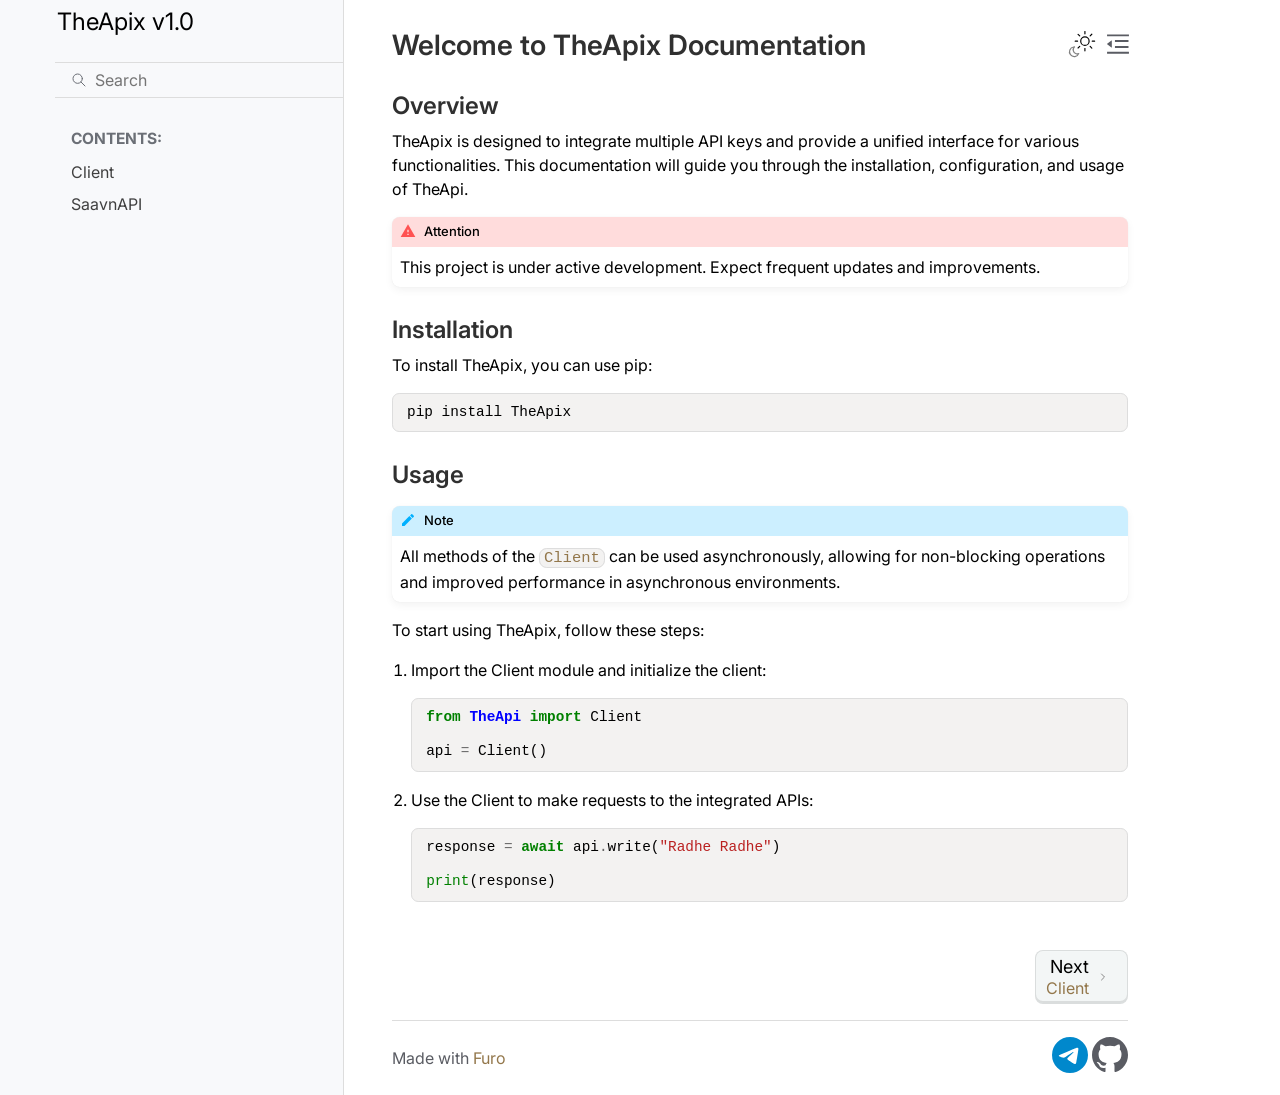
==== index.html @ 80967725 "Deploy to gh-pages" ====
<!doctype html>
<html class="no-js" lang="en" data-content_root="./">
  <head><meta charset="utf-8"/>
    <meta name="viewport" content="width=device-width,initial-scale=1"/>
    <meta name="color-scheme" content="light dark"><meta name="viewport" content="width=device-width, initial-scale=1" />
<link rel="index" title="Index" href="genindex.html" /><link rel="search" title="Search" href="search.html" /><link rel="next" title="Client" href="api/client.html" />

    <link rel="shortcut icon" href="_static/TheApix.ico"/><!-- Generated with Sphinx 8.2.3 and Furo 2024.08.06 -->
        <title>TheApix v1.0</title>
      <link rel="stylesheet" type="text/css" href="_static/pygments.css?v=b86133f3" />
    <link rel="stylesheet" type="text/css" href="_static/styles/furo.css?v=354aac6f" />
    <link rel="stylesheet" type="text/css" href="_static/copybutton.css?v=76b2166b" />
    <link rel="stylesheet" type="text/css" href="_static/styles/furo-extensions.css?v=302659d7" />
    <link rel="stylesheet" type="text/css" href="_static/css/pyrogram.css?v=e73d5d78" />
    
    


<style>
  body {
    --color-code-background: #f8f8f8;
  --color-code-foreground: black;
  
  }
  @media not print {
    body[data-theme="dark"] {
      --color-code-background: #202020;
  --color-code-foreground: #d0d0d0;
  
    }
    @media (prefers-color-scheme: dark) {
      body:not([data-theme="light"]) {
        --color-code-background: #202020;
  --color-code-foreground: #d0d0d0;
  
      }
    }
  }
</style></head>
  <body>
    
    <script>
      document.body.dataset.theme = localStorage.getItem("theme") || "auto";
    </script>
    

<svg xmlns="http://www.w3.org/2000/svg" style="display: none;">
  <symbol id="svg-toc" viewBox="0 0 24 24">
    <title>Contents</title>
    <svg stroke="currentColor" fill="currentColor" stroke-width="0" viewBox="0 0 1024 1024">
      <path d="M408 442h480c4.4 0 8-3.6 8-8v-56c0-4.4-3.6-8-8-8H408c-4.4 0-8 3.6-8 8v56c0 4.4 3.6 8 8 8zm-8 204c0 4.4 3.6 8 8 8h480c4.4 0 8-3.6 8-8v-56c0-4.4-3.6-8-8-8H408c-4.4 0-8 3.6-8 8v56zm504-486H120c-4.4 0-8 3.6-8 8v56c0 4.4 3.6 8 8 8h784c4.4 0 8-3.6 8-8v-56c0-4.4-3.6-8-8-8zm0 632H120c-4.4 0-8 3.6-8 8v56c0 4.4 3.6 8 8 8h784c4.4 0 8-3.6 8-8v-56c0-4.4-3.6-8-8-8zM115.4 518.9L271.7 642c5.8 4.6 14.4.5 14.4-6.9V388.9c0-7.4-8.5-11.5-14.4-6.9L115.4 505.1a8.74 8.74 0 0 0 0 13.8z"/>
    </svg>
  </symbol>
  <symbol id="svg-menu" viewBox="0 0 24 24">
    <title>Menu</title>
    <svg xmlns="http://www.w3.org/2000/svg" viewBox="0 0 24 24" fill="none" stroke="currentColor"
      stroke-width="2" stroke-linecap="round" stroke-linejoin="round" class="feather-menu">
      <line x1="3" y1="12" x2="21" y2="12"></line>
      <line x1="3" y1="6" x2="21" y2="6"></line>
      <line x1="3" y1="18" x2="21" y2="18"></line>
    </svg>
  </symbol>
  <symbol id="svg-arrow-right" viewBox="0 0 24 24">
    <title>Expand</title>
    <svg xmlns="http://www.w3.org/2000/svg" viewBox="0 0 24 24" fill="none" stroke="currentColor"
      stroke-width="2" stroke-linecap="round" stroke-linejoin="round" class="feather-chevron-right">
      <polyline points="9 18 15 12 9 6"></polyline>
    </svg>
  </symbol>
  <symbol id="svg-sun" viewBox="0 0 24 24">
    <title>Light mode</title>
    <svg xmlns="http://www.w3.org/2000/svg" viewBox="0 0 24 24" fill="none" stroke="currentColor"
      stroke-width="1" stroke-linecap="round" stroke-linejoin="round" class="feather-sun">
      <circle cx="12" cy="12" r="5"></circle>
      <line x1="12" y1="1" x2="12" y2="3"></line>
      <line x1="12" y1="21" x2="12" y2="23"></line>
      <line x1="4.22" y1="4.22" x2="5.64" y2="5.64"></line>
      <line x1="18.36" y1="18.36" x2="19.78" y2="19.78"></line>
      <line x1="1" y1="12" x2="3" y2="12"></line>
      <line x1="21" y1="12" x2="23" y2="12"></line>
      <line x1="4.22" y1="19.78" x2="5.64" y2="18.36"></line>
      <line x1="18.36" y1="5.64" x2="19.78" y2="4.22"></line>
    </svg>
  </symbol>
  <symbol id="svg-moon" viewBox="0 0 24 24">
    <title>Dark mode</title>
    <svg xmlns="http://www.w3.org/2000/svg" viewBox="0 0 24 24" fill="none" stroke="currentColor"
      stroke-width="1" stroke-linecap="round" stroke-linejoin="round" class="icon-tabler-moon">
      <path stroke="none" d="M0 0h24v24H0z" fill="none" />
      <path d="M12 3c.132 0 .263 0 .393 0a7.5 7.5 0 0 0 7.92 12.446a9 9 0 1 1 -8.313 -12.454z" />
    </svg>
  </symbol>
  <symbol id="svg-sun-with-moon" viewBox="0 0 24 24">
    <title>Auto light/dark, in light mode</title>
    <svg xmlns="http://www.w3.org/2000/svg" viewBox="0 0 24 24" fill="none" stroke="currentColor"
      stroke-width="1" stroke-linecap="round" stroke-linejoin="round"
      class="icon-custom-derived-from-feather-sun-and-tabler-moon">
      <path style="opacity: 50%" d="M 5.411 14.504 C 5.471 14.504 5.532 14.504 5.591 14.504 C 3.639 16.319 4.383 19.569 6.931 20.352 C 7.693 20.586 8.512 20.551 9.25 20.252 C 8.023 23.207 4.056 23.725 2.11 21.184 C 0.166 18.642 1.702 14.949 4.874 14.536 C 5.051 14.512 5.231 14.5 5.411 14.5 L 5.411 14.504 Z"/>
      <line x1="14.5" y1="3.25" x2="14.5" y2="1.25"/>
      <line x1="14.5" y1="15.85" x2="14.5" y2="17.85"/>
      <line x1="10.044" y1="5.094" x2="8.63" y2="3.68"/>
      <line x1="19" y1="14.05" x2="20.414" y2="15.464"/>
      <line x1="8.2" y1="9.55" x2="6.2" y2="9.55"/>
      <line x1="20.8" y1="9.55" x2="22.8" y2="9.55"/>
      <line x1="10.044" y1="14.006" x2="8.63" y2="15.42"/>
      <line x1="19" y1="5.05" x2="20.414" y2="3.636"/>
      <circle cx="14.5" cy="9.55" r="3.6"/>
    </svg>
  </symbol>
  <symbol id="svg-moon-with-sun" viewBox="0 0 24 24">
    <title>Auto light/dark, in dark mode</title>
    <svg xmlns="http://www.w3.org/2000/svg" viewBox="0 0 24 24" fill="none" stroke="currentColor"
      stroke-width="1" stroke-linecap="round" stroke-linejoin="round"
      class="icon-custom-derived-from-feather-sun-and-tabler-moon">
      <path d="M 8.282 7.007 C 8.385 7.007 8.494 7.007 8.595 7.007 C 5.18 10.184 6.481 15.869 10.942 17.24 C 12.275 17.648 13.706 17.589 15 17.066 C 12.851 22.236 5.91 23.143 2.505 18.696 C -0.897 14.249 1.791 7.786 7.342 7.063 C 7.652 7.021 7.965 7 8.282 7 L 8.282 7.007 Z"/>
      <line style="opacity: 50%" x1="18" y1="3.705" x2="18" y2="2.5"/>
      <line style="opacity: 50%" x1="18" y1="11.295" x2="18" y2="12.5"/>
      <line style="opacity: 50%" x1="15.316" y1="4.816" x2="14.464" y2="3.964"/>
      <line style="opacity: 50%" x1="20.711" y1="10.212" x2="21.563" y2="11.063"/>
      <line style="opacity: 50%" x1="14.205" y1="7.5" x2="13.001" y2="7.5"/>
      <line style="opacity: 50%" x1="21.795" y1="7.5" x2="23" y2="7.5"/>
      <line style="opacity: 50%" x1="15.316" y1="10.184" x2="14.464" y2="11.036"/>
      <line style="opacity: 50%" x1="20.711" y1="4.789" x2="21.563" y2="3.937"/>
      <circle style="opacity: 50%" cx="18" cy="7.5" r="2.169"/>
    </svg>
  </symbol>
  <symbol id="svg-pencil" viewBox="0 0 24 24">
    <svg xmlns="http://www.w3.org/2000/svg" viewBox="0 0 24 24" fill="none" stroke="currentColor"
      stroke-width="1" stroke-linecap="round" stroke-linejoin="round" class="icon-tabler-pencil-code">
      <path d="M4 20h4l10.5 -10.5a2.828 2.828 0 1 0 -4 -4l-10.5 10.5v4" />
      <path d="M13.5 6.5l4 4" />
      <path d="M20 21l2 -2l-2 -2" />
      <path d="M17 17l-2 2l2 2" />
    </svg>
  </symbol>
  <symbol id="svg-eye" viewBox="0 0 24 24">
    <svg xmlns="http://www.w3.org/2000/svg" viewBox="0 0 24 24" fill="none" stroke="currentColor"
      stroke-width="1" stroke-linecap="round" stroke-linejoin="round" class="icon-tabler-eye-code">
      <path stroke="none" d="M0 0h24v24H0z" fill="none" />
      <path d="M10 12a2 2 0 1 0 4 0a2 2 0 0 0 -4 0" />
      <path
        d="M11.11 17.958c-3.209 -.307 -5.91 -2.293 -8.11 -5.958c2.4 -4 5.4 -6 9 -6c3.6 0 6.6 2 9 6c-.21 .352 -.427 .688 -.647 1.008" />
      <path d="M20 21l2 -2l-2 -2" />
      <path d="M17 17l-2 2l2 2" />
    </svg>
  </symbol>
</svg>

<input type="checkbox" class="sidebar-toggle" name="__navigation" id="__navigation">
<input type="checkbox" class="sidebar-toggle" name="__toc" id="__toc">
<label class="overlay sidebar-overlay" for="__navigation">
  <div class="visually-hidden">Hide navigation sidebar</div>
</label>
<label class="overlay toc-overlay" for="__toc">
  <div class="visually-hidden">Hide table of contents sidebar</div>
</label>

<a class="skip-to-content muted-link" href="#furo-main-content">Skip to content</a>



<div class="page">
  <header class="mobile-header">
    <div class="header-left">
      <label class="nav-overlay-icon" for="__navigation">
        <div class="visually-hidden">Toggle site navigation sidebar</div>
        <i class="icon"><svg><use href="#svg-menu"></use></svg></i>
      </label>
    </div>
    <div class="header-center">
      <a href="#"><div class="brand">TheApix v1.0</div></a>
    </div>
    <div class="header-right">
      <div class="theme-toggle-container theme-toggle-header">
        <button class="theme-toggle">
          <div class="visually-hidden">Toggle Light / Dark / Auto color theme</div>
          <svg class="theme-icon-when-auto-light"><use href="#svg-sun-with-moon"></use></svg>
          <svg class="theme-icon-when-auto-dark"><use href="#svg-moon-with-sun"></use></svg>
          <svg class="theme-icon-when-dark"><use href="#svg-moon"></use></svg>
          <svg class="theme-icon-when-light"><use href="#svg-sun"></use></svg>
        </button>
      </div>
      <label class="toc-overlay-icon toc-header-icon" for="__toc">
        <div class="visually-hidden">Toggle table of contents sidebar</div>
        <i class="icon"><svg><use href="#svg-toc"></use></svg></i>
      </label>
    </div>
  </header>
  <aside class="sidebar-drawer">
    <div class="sidebar-container">
      
      <div class="sidebar-sticky"><a class="sidebar-brand" href="#">
  
  
  <span class="sidebar-brand-text">TheApix v1.0</span>
  
</a><form class="sidebar-search-container" method="get" action="search.html" role="search">
  <input class="sidebar-search" placeholder="Search" name="q" aria-label="Search">
  <input type="hidden" name="check_keywords" value="yes">
  <input type="hidden" name="area" value="default">
</form>
<div id="searchbox"></div><div class="sidebar-scroll"><div class="sidebar-tree">
  <p class="caption" role="heading"><span class="caption-text">Contents:</span></p>
<ul>
<li class="toctree-l1"><a class="reference internal" href="api/client.html">Client</a></li>
<li class="toctree-l1"><a class="reference internal" href="api/saavn.html">SaavnAPI</a></li>
</ul>

</div>
</div>

      </div>
      
    </div>
  </aside>
  <div class="main">
    <div class="content">
      <div class="article-container">
        <a href="#" class="back-to-top muted-link">
          <svg xmlns="http://www.w3.org/2000/svg" viewBox="0 0 24 24">
            <path d="M13 20h-2V8l-5.5 5.5-1.42-1.42L12 4.16l7.92 7.92-1.42 1.42L13 8v12z"></path>
          </svg>
          <span>Back to top</span>
        </a>
        <div class="content-icon-container">
          

<div class="theme-toggle-container theme-toggle-content">
            <button class="theme-toggle">
              <div class="visually-hidden">Toggle Light / Dark / Auto color theme</div>
              <svg class="theme-icon-when-auto-light"><use href="#svg-sun-with-moon"></use></svg>
              <svg class="theme-icon-when-auto-dark"><use href="#svg-moon-with-sun"></use></svg>
              <svg class="theme-icon-when-dark"><use href="#svg-moon"></use></svg>
              <svg class="theme-icon-when-light"><use href="#svg-sun"></use></svg>
            </button>
          </div>
          <label class="toc-overlay-icon toc-content-icon" for="__toc">
            <div class="visually-hidden">Toggle table of contents sidebar</div>
            <i class="icon"><svg><use href="#svg-toc"></use></svg></i>
          </label>
        </div>
        <article role="main" id="furo-main-content">
          <section id="welcome-to-theapix-documentation">
<h1>Welcome to TheApix Documentation<a class="headerlink" href="#welcome-to-theapix-documentation" title="Link to this heading">¶</a></h1>
<section id="overview">
<h2>Overview<a class="headerlink" href="#overview" title="Link to this heading">¶</a></h2>
<p>TheApix is designed to integrate multiple API keys and provide a unified interface for various functionalities. This documentation will guide you through the installation, configuration, and usage of TheApi.</p>
<div class="admonition attention">
<p class="admonition-title">Attention</p>
<p>This project is under active development. Expect frequent updates and improvements.</p>
</div>
<div class="toctree-wrapper compound">
</div>
</section>
<section id="installation">
<h2>Installation<a class="headerlink" href="#installation" title="Link to this heading">¶</a></h2>
<p>To install TheApix, you can use pip:</p>
<div class="highlight-bash notranslate"><div class="highlight"><pre><span></span>pip<span class="w"> </span>install<span class="w"> </span>TheApix
</pre></div>
</div>
</section>
<section id="usage">
<h2>Usage<a class="headerlink" href="#usage" title="Link to this heading">¶</a></h2>
<div class="admonition note">
<p class="admonition-title">Note</p>
<p>All methods of the <a class="reference internal" href="api/client.html#TheApi.Client" title="TheApi.Client"><code class="xref py py-obj docutils literal notranslate"><span class="pre">Client</span></code></a> can be used asynchronously, allowing for non-blocking operations and improved performance in asynchronous environments.</p>
</div>
<p>To start using TheApix, follow these steps:</p>
<ol class="arabic">
<li><p>Import the Client module and initialize the client:</p>
<div class="highlight-python notranslate"><div class="highlight"><pre><span></span><span class="kn">from</span><span class="w"> </span><span class="nn">TheApi</span><span class="w"> </span><span class="kn">import</span> <span class="n">Client</span>

<span class="n">api</span> <span class="o">=</span> <span class="n">Client</span><span class="p">()</span>
</pre></div>
</div>
</li>
<li><p>Use the Client to make requests to the integrated APIs:</p>
<div class="highlight-python notranslate"><div class="highlight"><pre><span></span><span class="n">response</span> <span class="o">=</span> <span class="k">await</span> <span class="n">api</span><span class="o">.</span><span class="n">write</span><span class="p">(</span><span class="s2">&quot;Radhe Radhe&quot;</span><span class="p">)</span>

<span class="nb">print</span><span class="p">(</span><span class="n">response</span><span class="p">)</span>
</pre></div>
</div>
</li>
</ol>
</section>
</section>

        </article>
      </div>
      <footer>
        
        <div class="related-pages">
          <a class="next-page" href="api/client.html">
              <div class="page-info">
                <div class="context">
                  <span>Next</span>
                </div>
                <div class="title">Client</div>
              </div>
              <svg class="furo-related-icon"><use href="#svg-arrow-right"></use></svg>
            </a>
          
        </div>
        <div class="bottom-of-page">
          <div class="left-details">
            Made with 
            <a href="https://github.com/pradyunsg/furo">Furo</a>
            
          </div>
          <div class="right-details">
            <div class="icons">
              <a class="muted-link " href="https://t.me/TheTeamVivek" aria-label="Telegram Channel"><svg stroke="currentColor" fill="#0088cc" stroke-width="0" viewBox="0 0 16 16" style="width: 2em; height: 2em;" xmlns="http://www.w3.org/2000/svg"><path d="M16 8A8 8 0 1 1 0 8a8 8 0 0 1 16 0zM8.287 5.906c-.778.324-2.334.994-4.666 2.01-.378.15-.577.298-.595.442-.03.243.275.339.69.47l.175.055c.408.133.958.288 1.243.294.26.006.549-.1.868-.32 2.179-1.471 3.304-2.214 3.374-2.23.05-.012.12-.026.166.016.047.041.042.12.037.141-.03.129-1.227 1.241-1.846 1.817-.193.18-.33.307-.358.336a8.154 8.154 0 0 1-.188.186c-.38.366-.664.64.015 1.088.327.216.589.393.85.571.284.194.568.387.936.629.093.06.183.125.27.187.331.236.63.448.997.414.214-.02.435-.22.547-.82.265-1.417.786-4.486.906-5.751a1.426 1.426 0 0 0-.013-.315.337.337 0 0 0-.114-.217.526.526 0 0 0-.31-.093c-.3.005-.763.166-2.984 1.09z"></path></svg></a>
              <a class="muted-link " href="https://github.com/Vivekkumar-IN/TheApi" aria-label="GitHub"><svg stroke="currentColor" fill="currentColor" stroke-width="0" viewBox="0 0 16 16" style="width: 2em; height: 2em;"><path fill-rule="evenodd" d="M8 0C3.58 0 0 3.58 0 8c0 3.54 2.29 6.53 5.47 7.59.4.07.55-.17.55-.38 0-.19-.01-.82-.01-1.49-2.01.37-2.53-.49-2.69-.94-.09-.23-.48-.94-.82-1.13-.28-.15-.68-.52-.01-.53.63-.01 1.08.58 1.23.82.72 1.21 1.87.87 2.33.66.07-.52.28-.87.51-1.07-1.78-.2-3.64-.89-3.64-3.95 0-.87.31-1.59.82-2.15-.08-.2-.36-1.02.08-2.12 0 0 .67-.21 2.2.82.64-.18 1.32-.27 2-.27.68 0 1.36.09 2 .27 1.53-1.04 2.2-.82 2.2-.82.44 1.1.16 1.92.08 2.12.51.56.82 1.27.82 2.15 0 3.07-1.87 3.75-3.65 3.95.29.25.54.73.54 1.48 0 1.07-.01 1.93-.01 2.2 0 .21.15.46.55.38A8.013 8.013 0 0 0 16 8c0-4.42-3.58-8-8-8z"></path></svg></a>
              
            </div>
          </div>
        </div>
        
      </footer>
    </div>
    <aside class="toc-drawer">
      
      
      <div class="toc-sticky toc-scroll">
        <div class="toc-title-container">
          <span class="toc-title">
            On this page
          </span>
        </div>
        <div class="toc-tree-container">
          <div class="toc-tree">
            <ul>
<li><a class="reference internal" href="#">Welcome to TheApix Documentation</a><ul>
<li><a class="reference internal" href="#overview">Overview</a></li>
<li><a class="reference internal" href="#installation">Installation</a></li>
<li><a class="reference internal" href="#usage">Usage</a></li>
</ul>
</li>
</ul>

          </div>
        </div>
      </div>
      
      
    </aside>
  </div>
</div><script src="_static/documentation_options.js?v=7ca30beb"></script>
    <script src="_static/doctools.js?v=9bcbadda"></script>
    <script src="_static/sphinx_highlight.js?v=dc90522c"></script>
    <script src="_static/scripts/furo.js?v=5fa4622c"></script>
    <script src="_static/clipboard.min.js?v=a7894cd8"></script>
    <script src="_static/copybutton.js?v=f281be69"></script>
    </body>
</html>
---- _static/pygments.css ----
.highlight pre { line-height: 125%; }
.highlight td.linenos .normal { color: inherit; background-color: transparent; padding-left: 5px; padding-right: 5px; }
.highlight span.linenos { color: inherit; background-color: transparent; padding-left: 5px; padding-right: 5px; }
.highlight td.linenos .special { color: #000000; background-color: #ffffc0; padding-left: 5px; padding-right: 5px; }
.highlight span.linenos.special { color: #000000; background-color: #ffffc0; padding-left: 5px; padding-right: 5px; }
.highlight .hll { background-color: #ffffcc }
.highlight { background: #f8f8f8; }
.highlight .c { color: #3D7B7B; font-style: italic } /* Comment */
.highlight .err { border: 1px solid #F00 } /* Error */
.highlight .k { color: #008000; font-weight: bold } /* Keyword */
.highlight .o { color: #666 } /* Operator */
.highlight .ch { color: #3D7B7B; font-style: italic } /* Comment.Hashbang */
.highlight .cm { color: #3D7B7B; font-style: italic } /* Comment.Multiline */
.highlight .cp { color: #9C6500 } /* Comment.Preproc */
.highlight .cpf { color: #3D7B7B; font-style: italic } /* Comment.PreprocFile */
.highlight .c1 { color: #3D7B7B; font-style: italic } /* Comment.Single */
.highlight .cs { color: #3D7B7B; font-style: italic } /* Comment.Special */
.highlight .gd { color: #A00000 } /* Generic.Deleted */
.highlight .ge { font-style: italic } /* Generic.Emph */
.highlight .ges { font-weight: bold; font-style: italic } /* Generic.EmphStrong */
.highlight .gr { color: #E40000 } /* Generic.Error */
.highlight .gh { color: #000080; font-weight: bold } /* Generic.Heading */
.highlight .gi { color: #008400 } /* Generic.Inserted */
.highlight .go { color: #717171 } /* Generic.Output */
.highlight .gp { color: #000080; font-weight: bold } /* Generic.Prompt */
.highlight .gs { font-weight: bold } /* Generic.Strong */
.highlight .gu { color: #800080; font-weight: bold } /* Generic.Subheading */
.highlight .gt { color: #04D } /* Generic.Traceback */
.highlight .kc { color: #008000; font-weight: bold } /* Keyword.Constant */
.highlight .kd { color: #008000; font-weight: bold } /* Keyword.Declaration */
.highlight .kn { color: #008000; font-weight: bold } /* Keyword.Namespace */
.highlight .kp { color: #008000 } /* Keyword.Pseudo */
.highlight .kr { color: #008000; font-weight: bold } /* Keyword.Reserved */
.highlight .kt { color: #B00040 } /* Keyword.Type */
.highlight .m { color: #666 } /* Literal.Number */
.highlight .s { color: #BA2121 } /* Literal.String */
.highlight .na { color: #687822 } /* Name.Attribute */
.highlight .nb { color: #008000 } /* Name.Builtin */
.highlight .nc { color: #00F; font-weight: bold } /* Name.Class */
.highlight .no { color: #800 } /* Name.Constant */
.highlight .nd { color: #A2F } /* Name.Decorator */
.highlight .ni { color: #717171; font-weight: bold } /* Name.Entity */
.highlight .ne { color: #CB3F38; font-weight: bold } /* Name.Exception */
.highlight .nf { color: #00F } /* Name.Function */
.highlight .nl { color: #767600 } /* Name.Label */
.highlight .nn { color: #00F; font-weight: bold } /* Name.Namespace */
.highlight .nt { color: #008000; font-weight: bold } /* Name.Tag */
.highlight .nv { color: #19177C } /* Name.Variable */
.highlight .ow { color: #A2F; font-weight: bold } /* Operator.Word */
.highlight .w { color: #BBB } /* Text.Whitespace */
.highlight .mb { color: #666 } /* Literal.Number.Bin */
.highlight .mf { color: #666 } /* Literal.Number.Float */
.highlight .mh { color: #666 } /* Literal.Number.Hex */
.highlight .mi { color: #666 } /* Literal.Number.Integer */
.highlight .mo { color: #666 } /* Literal.Number.Oct */
.highlight .sa { color: #BA2121 } /* Literal.String.Affix */
.highlight .sb { color: #BA2121 } /* Literal.String.Backtick */
.highlight .sc { color: #BA2121 } /* Literal.String.Char */
.highlight .dl { color: #BA2121 } /* Literal.String.Delimiter */
.highlight .sd { color: #BA2121; font-style: italic } /* Literal.String.Doc */
.highlight .s2 { color: #BA2121 } /* Literal.String.Double */
.highlight .se { color: #AA5D1F; font-weight: bold } /* Literal.String.Escape */
.highlight .sh { color: #BA2121 } /* Literal.String.Heredoc */
.highlight .si { color: #A45A77; font-weight: bold } /* Literal.String.Interpol */
.highlight .sx { color: #008000 } /* Literal.String.Other */
.highlight .sr { color: #A45A77 } /* Literal.String.Regex */
.highlight .s1 { color: #BA2121 } /* Literal.String.Single */
.highlight .ss { color: #19177C } /* Literal.String.Symbol */
.highlight .bp { color: #008000 } /* Name.Builtin.Pseudo */
.highlight .fm { color: #00F } /* Name.Function.Magic */
.highlight .vc { color: #19177C } /* Name.Variable.Class */
.highlight .vg { color: #19177C } /* Name.Variable.Global */
.highlight .vi { color: #19177C } /* Name.Variable.Instance */
.highlight .vm { color: #19177C } /* Name.Variable.Magic */
.highlight .il { color: #666 } /* Literal.Number.Integer.Long */
@media not print {
body[data-theme="dark"] .highlight pre { line-height: 125%; }
body[data-theme="dark"] .highlight td.linenos .normal { color: #aaaaaa; background-color: transparent; padding-left: 5px; padding-right: 5px; }
body[data-theme="dark"] .highlight span.linenos { color: #aaaaaa; background-color: transparent; padding-left: 5px; padding-right: 5px; }
body[data-theme="dark"] .highlight td.linenos .special { color: #000000; background-color: #ffffc0; padding-left: 5px; padding-right: 5px; }
body[data-theme="dark"] .highlight span.linenos.special { color: #000000; background-color: #ffffc0; padding-left: 5px; padding-right: 5px; }
body[data-theme="dark"] .highlight .hll { background-color: #404040 }
body[data-theme="dark"] .highlight { background: #202020; color: #D0D0D0 }
body[data-theme="dark"] .highlight .c { color: #ABABAB; font-style: italic } /* Comment */
body[data-theme="dark"] .highlight .err { color: #A61717; background-color: #E3D2D2 } /* Error */
body[data-theme="dark"] .highlight .esc { color: #D0D0D0 } /* Escape */
body[data-theme="dark"] .highlight .g { color: #D0D0D0 } /* Generic */
body[data-theme="dark"] .highlight .k { color: #6EBF26; font-weight: bold } /* Keyword */
body[data-theme="dark"] .highlight .l { color: #D0D0D0 } /* Literal */
body[data-theme="dark"] .highlight .n { color: #D0D0D0 } /* Name */
body[data-theme="dark"] .highlight .o { color: #D0D0D0 } /* Operator */
body[data-theme="dark"] .highlight .x { color: #D0D0D0 } /* Other */
body[data-theme="dark"] .highlight .p { color: #D0D0D0 } /* Punctuation */
body[data-theme="dark"] .highlight .ch { color: #ABABAB; font-style: italic } /* Comment.Hashbang */
body[data-theme="dark"] .highlight .cm { color: #ABABAB; font-style: italic } /* Comment.Multiline */
body[data-theme="dark"] .highlight .cp { color: #FF3A3A; font-weight: bold } /* Comment.Preproc */
body[data-theme="dark"] .highlight .cpf { color: #ABABAB; font-style: italic } /* Comment.PreprocFile */
body[data-theme="dark"] .highlight .c1 { color: #ABABAB; font-style: italic } /* Comment.Single */
body[data-theme="dark"] .highlight .cs { color: #E50808; font-weight: bold; background-color: #520000 } /* Comment.Special */
body[data-theme="dark"] .highlight .gd { color: #FF3A3A } /* Generic.Deleted */
body[data-theme="dark"] .highlight .ge { color: #D0D0D0; font-style: italic } /* Generic.Emph */
body[data-theme="dark"] .highlight .ges { color: #D0D0D0; font-weight: bold; font-style: italic } /* Generic.EmphStrong */
body[data-theme="dark"] .highlight .gr { color: #FF3A3A } /* Generic.Error */
body[data-theme="dark"] .highlight .gh { color: #FFF; font-weight: bold } /* Generic.Heading */
body[data-theme="dark"] .highlight .gi { color: #589819 } /* Generic.Inserted */
body[data-theme="dark"] .highlight .go { color: #CCC } /* Generic.Output */
body[data-theme="dark"] .highlight .gp { color: #AAA } /* Generic.Prompt */
body[data-theme="dark"] .highlight .gs { color: #D0D0D0; font-weight: bold } /* Generic.Strong */
body[data-theme="dark"] .highlight .gu { color: #FFF; text-decoration: underline } /* Generic.Subheading */
body[data-theme="dark"] .highlight .gt { color: #FF3A3A } /* Generic.Traceback */
body[data-theme="dark"] .highlight .kc { color: #6EBF26; font-weight: bold } /* Keyword.Constant */
body[data-theme="dark"] .highlight .kd { color: #6EBF26; font-weight: bold } /* Keyword.Declaration */
body[data-theme="dark"] .highlight .kn { color: #6EBF26; font-weight: bold } /* Keyword.Namespace */
body[data-theme="dark"] .highlight .kp { color: #6EBF26 } /* Keyword.Pseudo */
body[data-theme="dark"] .highlight .kr { color: #6EBF26; font-weight: bold } /* Keyword.Reserved */
body[data-theme="dark"] .highlight .kt { color: #6EBF26; font-weight: bold } /* Keyword.Type */
body[data-theme="dark"] .highlight .ld { color: #D0D0D0 } /* Literal.Date */
body[data-theme="dark"] .highlight .m { color: #51B2FD } /* Literal.Number */
body[data-theme="dark"] .highlight .s { color: #ED9D13 } /* Literal.String */
body[data-theme="dark"] .highlight .na { color: #BBB } /* Name.Attribute */
body[data-theme="dark"] .highlight .nb { color: #2FBCCD } /* Name.Builtin */
body[data-theme="dark"] .highlight .nc { color: #71ADFF; text-decoration: underline } /* Name.Class */
body[data-theme="dark"] .highlight .no { color: #40FFFF } /* Name.Constant */
body[data-theme="dark"] .highlight .nd { color: #FFA500 } /* Name.Decorator */
body[data-theme="dark"] .highlight .ni { color: #D0D0D0 } /* Name.Entity */
body[data-theme="dark"] .highlight .ne { color: #BBB } /* Name.Exception */
body[data-theme="dark"] .highlight .nf { color: #71ADFF } /* Name.Function */
body[data-theme="dark"] .highlight .nl { color: #D0D0D0 } /* Name.Label */
body[data-theme="dark"] .highlight .nn { color: #71ADFF; text-decoration: underline } /* Name.Namespace */
body[data-theme="dark"] .highlight .nx { color: #D0D0D0 } /* Name.Other */
body[data-theme="dark"] .highlight .py { color: #D0D0D0 } /* Name.Property */
body[data-theme="dark"] .highlight .nt { color: #6EBF26; font-weight: bold } /* Name.Tag */
body[data-theme="dark"] .highlight .nv { color: #40FFFF } /* Name.Variable */
body[data-theme="dark"] .highlight .ow { color: #6EBF26; font-weight: bold } /* Operator.Word */
body[data-theme="dark"] .highlight .pm { color: #D0D0D0 } /* Punctuation.Marker */
body[data-theme="dark"] .highlight .w { color: #666 } /* Text.Whitespace */
body[data-theme="dark"] .highlight .mb { color: #51B2FD } /* Literal.Number.Bin */
body[data-theme="dark"] .highlight .mf { color: #51B2FD } /* Literal.Number.Float */
body[data-theme="dark"] .highlight .mh { color: #51B2FD } /* Literal.Number.Hex */
body[data-theme="dark"] .highlight .mi { color: #51B2FD } /* Literal.Number.Integer */
body[data-theme="dark"] .highlight .mo { color: #51B2FD } /* Literal.Number.Oct */
body[data-theme="dark"] .highlight .sa { color: #ED9D13 } /* Literal.String.Affix */
body[data-theme="dark"] .highlight .sb { color: #ED9D13 } /* Literal.String.Backtick */
body[data-theme="dark"] .highlight .sc { color: #ED9D13 } /* Literal.String.Char */
body[data-theme="dark"] .highlight .dl { color: #ED9D13 } /* Literal.String.Delimiter */
body[data-theme="dark"] .highlight .sd { color: #ED9D13 } /* Literal.String.Doc */
body[data-theme="dark"] .highlight .s2 { color: #ED9D13 } /* Literal.String.Double */
body[data-theme="dark"] .highlight .se { color: #ED9D13 } /* Literal.String.Escape */
body[data-theme="dark"] .highlight .sh { color: #ED9D13 } /* Literal.String.Heredoc */
body[data-theme="dark"] .highlight .si { color: #ED9D13 } /* Literal.String.Interpol */
body[data-theme="dark"] .highlight .sx { color: #FFA500 } /* Literal.String.Other */
body[data-theme="dark"] .highlight .sr { color: #ED9D13 } /* Literal.String.Regex */
body[data-theme="dark"] .highlight .s1 { color: #ED9D13 } /* Literal.String.Single */
body[data-theme="dark"] .highlight .ss { color: #ED9D13 } /* Literal.String.Symbol */
body[data-theme="dark"] .highlight .bp { color: #2FBCCD } /* Name.Builtin.Pseudo */
body[data-theme="dark"] .highlight .fm { color: #71ADFF } /* Name.Function.Magic */
body[data-theme="dark"] .highlight .vc { color: #40FFFF } /* Name.Variable.Class */
body[data-theme="dark"] .highlight .vg { color: #40FFFF } /* Name.Variable.Global */
body[data-theme="dark"] .highlight .vi { color: #40FFFF } /* Name.Variable.Instance */
body[data-theme="dark"] .highlight .vm { color: #40FFFF } /* Name.Variable.Magic */
body[data-theme="dark"] .highlight .il { color: #51B2FD } /* Literal.Number.Integer.Long */
@media (prefers-color-scheme: dark) {
body:not([data-theme="light"]) .highlight pre { line-height: 125%; }
body:not([data-theme="light"]) .highlight td.linenos .normal { color: #aaaaaa; background-color: transparent; padding-left: 5px; padding-right: 5px; }
body:not([data-theme="light"]) .highlight span.linenos { color: #aaaaaa; background-color: transparent; padding-left: 5px; padding-right: 5px; }
body:not([data-theme="light"]) .highlight td.linenos .special { color: #000000; background-color: #ffffc0; padding-left: 5px; padding-right: 5px; }
body:not([data-theme="light"]) .highlight span.linenos.special { color: #000000; background-color: #ffffc0; padding-left: 5px; padding-right: 5px; }
body:not([data-theme="light"]) .highlight .hll { background-color: #404040 }
body:not([data-theme="light"]) .highlight { background: #202020; color: #D0D0D0 }
body:not([data-theme="light"]) .highlight .c { color: #ABABAB; font-style: italic } /* Comment */
body:not([data-theme="light"]) .highlight .err { color: #A61717; background-color: #E3D2D2 } /* Error */
body:not([data-theme="light"]) .highlight .esc { color: #D0D0D0 } /* Escape */
body:not([data-theme="light"]) .highlight .g { color: #D0D0D0 } /* Generic */
body:not([data-theme="light"]) .highlight .k { color: #6EBF26; font-weight: bold } /* Keyword */
body:not([data-theme="light"]) .highlight .l { color: #D0D0D0 } /* Literal */
body:not([data-theme="light"]) .highlight .n { color: #D0D0D0 } /* Name */
body:not([data-theme="light"]) .highlight .o { color: #D0D0D0 } /* Operator */
body:not([data-theme="light"]) .highlight .x { color: #D0D0D0 } /* Other */
body:not([data-theme="light"]) .highlight .p { color: #D0D0D0 } /* Punctuation */
body:not([data-theme="light"]) .highlight .ch { color: #ABABAB; font-style: italic } /* Comment.Hashbang */
body:not([data-theme="light"]) .highlight .cm { color: #ABABAB; font-style: italic } /* Comment.Multiline */
body:not([data-theme="light"]) .highlight .cp { color: #FF3A3A; font-weight: bold } /* Comment.Preproc */
body:not([data-theme="light"]) .highlight .cpf { color: #ABABAB; font-style: italic } /* Comment.PreprocFile */
body:not([data-theme="light"]) .highlight .c1 { color: #ABABAB; font-style: italic } /* Comment.Single */
body:not([data-theme="light"]) .highlight .cs { color: #E50808; font-weight: bold; background-color: #520000 } /* Comment.Special */
body:not([data-theme="light"]) .highlight .gd { color: #FF3A3A } /* Generic.Deleted */
body:not([data-theme="light"]) .highlight .ge { color: #D0D0D0; font-style: italic } /* Generic.Emph */
body:not([data-theme="light"]) .highlight .ges { color: #D0D0D0; font-weight: bold; font-style: italic } /* Generic.EmphStrong */
body:not([data-theme="light"]) .highlight .gr { color: #FF3A3A } /* Generic.Error */
body:not([data-theme="light"]) .highlight .gh { color: #FFF; font-weight: bold } /* Generic.Heading */
body:not([data-theme="light"]) .highlight .gi { color: #589819 } /* Generic.Inserted */
body:not([data-theme="light"]) .highlight .go { color: #CCC } /* Generic.Output */
body:not([data-theme="light"]) .highlight .gp { color: #AAA } /* Generic.Prompt */
body:not([data-theme="light"]) .highlight .gs { color: #D0D0D0; font-weight: bold } /* Generic.Strong */
body:not([data-theme="light"]) .highlight .gu { color: #FFF; text-decoration: underline } /* Generic.Subheading */
body:not([data-theme="light"]) .highlight .gt { color: #FF3A3A } /* Generic.Traceback */
body:not([data-theme="light"]) .highlight .kc { color: #6EBF26; font-weight: bold } /* Keyword.Constant */
body:not([data-theme="light"]) .highlight .kd { color: #6EBF26; font-weight: bold } /* Keyword.Declaration */
body:not([data-theme="light"]) .highlight .kn { color: #6EBF26; font-weight: bold } /* Keyword.Namespace */
body:not([data-theme="light"]) .highlight .kp { color: #6EBF26 } /* Keyword.Pseudo */
body:not([data-theme="light"]) .highlight .kr { color: #6EBF26; font-weight: bold } /* Keyword.Reserved */
body:not([data-theme="light"]) .highlight .kt { color: #6EBF26; font-weight: bold } /* Keyword.Type */
body:not([data-theme="light"]) .highlight .ld { color: #D0D0D0 } /* Literal.Date */
body:not([data-theme="light"]) .highlight .m { color: #51B2FD } /* Literal.Number */
body:not([data-theme="light"]) .highlight .s { color: #ED9D13 } /* Literal.String */
body:not([data-theme="light"]) .highlight .na { color: #BBB } /* Name.Attribute */
body:not([data-theme="light"]) .highlight .nb { color: #2FBCCD } /* Name.Builtin */
body:not([data-theme="light"]) .highlight .nc { color: #71ADFF; text-decoration: underline } /* Name.Class */
body:not([data-theme="light"]) .highlight .no { color: #40FFFF } /* Name.Constant */
body:not([data-theme="light"]) .highlight .nd { color: #FFA500 } /* Name.Decorator */
body:not([data-theme="light"]) .highlight .ni { color: #D0D0D0 } /* Name.Entity */
body:not([data-theme="light"]) .highlight .ne { color: #BBB } /* Name.Exception */
body:not([data-theme="light"]) .highlight .nf { color: #71ADFF } /* Name.Function */
body:not([data-theme="light"]) .highlight .nl { color: #D0D0D0 } /* Name.Label */
body:not([data-theme="light"]) .highlight .nn { color: #71ADFF; text-decoration: underline } /* Name.Namespace */
body:not([data-theme="light"]) .highlight .nx { color: #D0D0D0 } /* Name.Other */
body:not([data-theme="light"]) .highlight .py { color: #D0D0D0 } /* Name.Property */
body:not([data-theme="light"]) .highlight .nt { color: #6EBF26; font-weight: bold } /* Name.Tag */
body:not([data-theme="light"]) .highlight .nv { color: #40FFFF } /* Name.Variable */
body:not([data-theme="light"]) .highlight .ow { color: #6EBF26; font-weight: bold } /* Operator.Word */
body:not([data-theme="light"]) .highlight .pm { color: #D0D0D0 } /* Punctuation.Marker */
body:not([data-theme="light"]) .highlight .w { color: #666 } /* Text.Whitespace */
body:not([data-theme="light"]) .highlight .mb { color: #51B2FD } /* Literal.Number.Bin */
body:not([data-theme="light"]) .highlight .mf { color: #51B2FD } /* Literal.Number.Float */
body:not([data-theme="light"]) .highlight .mh { color: #51B2FD } /* Literal.Number.Hex */
body:not([data-theme="light"]) .highlight .mi { color: #51B2FD } /* Literal.Number.Integer */
body:not([data-theme="light"]) .highlight .mo { color: #51B2FD } /* Literal.Number.Oct */
body:not([data-theme="light"]) .highlight .sa { color: #ED9D13 } /* Literal.String.Affix */
body:not([data-theme="light"]) .highlight .sb { color: #ED9D13 } /* Literal.String.Backtick */
body:not([data-theme="light"]) .highlight .sc { color: #ED9D13 } /* Literal.String.Char */
body:not([data-theme="light"]) .highlight .dl { color: #ED9D13 } /* Literal.String.Delimiter */
body:not([data-theme="light"]) .highlight .sd { color: #ED9D13 } /* Literal.String.Doc */
body:not([data-theme="light"]) .highlight .s2 { color: #ED9D13 } /* Literal.String.Double */
body:not([data-theme="light"]) .highlight .se { color: #ED9D13 } /* Literal.String.Escape */
body:not([data-theme="light"]) .highlight .sh { color: #ED9D13 } /* Literal.String.Heredoc */
body:not([data-theme="light"]) .highlight .si { color: #ED9D13 } /* Literal.String.Interpol */
body:not([data-theme="light"]) .highlight .sx { color: #FFA500 } /* Literal.String.Other */
body:not([data-theme="light"]) .highlight .sr { color: #ED9D13 } /* Literal.String.Regex */
body:not([data-theme="light"]) .highlight .s1 { color: #ED9D13 } /* Literal.String.Single */
body:not([data-theme="light"]) .highlight .ss { color: #ED9D13 } /* Literal.String.Symbol */
body:not([data-theme="light"]) .highlight .bp { color: #2FBCCD } /* Name.Builtin.Pseudo */
body:not([data-theme="light"]) .highlight .fm { color: #71ADFF } /* Name.Function.Magic */
body:not([data-theme="light"]) .highlight .vc { color: #40FFFF } /* Name.Variable.Class */
body:not([data-theme="light"]) .highlight .vg { color: #40FFFF } /* Name.Variable.Global */
body:not([data-theme="light"]) .highlight .vi { color: #40FFFF } /* Name.Variable.Instance */
body:not([data-theme="light"]) .highlight .vm { color: #40FFFF } /* Name.Variable.Magic */
body:not([data-theme="light"]) .highlight .il { color: #51B2FD } /* Literal.Number.Integer.Long */
}
}
---- _static/copybutton.css ----
/* Copy buttons */
button.copybtn {
    position: absolute;
    display: flex;
    top: .3em;
    right: .3em;
    width: 1.7em;
    height: 1.7em;
	opacity: 0;
    transition: opacity 0.3s, border .3s, background-color .3s;
    user-select: none;
    padding: 0;
    border: none;
    outline: none;
    border-radius: 0.4em;
    /* The colors that GitHub uses */
    border: #1b1f2426 1px solid;
    background-color: #f6f8fa;
    color: #57606a;
}

button.copybtn.success {
    border-color: #22863a;
    color: #22863a;
}

button.copybtn svg {
    stroke: currentColor;
    width: 1.5em;
    height: 1.5em;
    padding: 0.1em;
}

div.highlight  {
    position: relative;
}

/* Show the copybutton */
.highlight:hover button.copybtn, button.copybtn.success {
	opacity: 1;
}

.highlight button.copybtn:hover {
    background-color: rgb(235, 235, 235);
}

.highlight button.copybtn:active {
    background-color: rgb(187, 187, 187);
}

/**
 * A minimal CSS-only tooltip copied from:
 *   https://codepen.io/mildrenben/pen/rVBrpK
 *
 * To use, write HTML like the following:
 *
 * <p class="o-tooltip--left" data-tooltip="Hey">Short</p>
 */
 .o-tooltip--left {
  position: relative;
 }

 .o-tooltip--left:after {
    opacity: 0;
    visibility: hidden;
    position: absolute;
    content: attr(data-tooltip);
    padding: .2em;
    font-size: .8em;
    left: -.2em;
    background: grey;
    color: white;
    white-space: nowrap;
    z-index: 2;
    border-radius: 2px;
    transform: translateX(-102%) translateY(0);
    transition: opacity 0.2s cubic-bezier(0.64, 0.09, 0.08, 1), transform 0.2s cubic-bezier(0.64, 0.09, 0.08, 1);
}

.o-tooltip--left:hover:after {
    display: block;
    opacity: 1;
    visibility: visible;
    transform: translateX(-100%) translateY(0);
    transition: opacity 0.2s cubic-bezier(0.64, 0.09, 0.08, 1), transform 0.2s cubic-bezier(0.64, 0.09, 0.08, 1);
    transition-delay: .5s;
}

/* By default the copy button shouldn't show up when printing a page */
@media print {
    button.copybtn {
        display: none;
    }
}
---- _static/styles/furo-extensions.css ----
#furo-sidebar-ad-placement{padding:var(--sidebar-item-spacing-vertical) var(--sidebar-item-spacing-horizontal)}#furo-sidebar-ad-placement .ethical-sidebar{background:var(--color-background-secondary);border:none;box-shadow:none}#furo-sidebar-ad-placement .ethical-sidebar:hover{background:var(--color-background-hover)}#furo-sidebar-ad-placement .ethical-sidebar a{color:var(--color-foreground-primary)}#furo-sidebar-ad-placement .ethical-callout a{color:var(--color-foreground-secondary)!important}#furo-readthedocs-versions{background:transparent;display:block;position:static;width:100%}#furo-readthedocs-versions .rst-versions{background:#1a1c1e}#furo-readthedocs-versions .rst-current-version{background:var(--color-sidebar-item-background);cursor:unset}#furo-readthedocs-versions .rst-current-version:hover{background:var(--color-sidebar-item-background)}#furo-readthedocs-versions .rst-current-version .fa-book{color:var(--color-foreground-primary)}#furo-readthedocs-versions>.rst-other-versions{padding:0}#furo-readthedocs-versions>.rst-other-versions small{opacity:1}#furo-readthedocs-versions .injected .rst-versions{position:unset}#furo-readthedocs-versions:focus-within,#furo-readthedocs-versions:hover{box-shadow:0 0 0 1px var(--color-sidebar-background-border)}#furo-readthedocs-versions:focus-within .rst-current-version,#furo-readthedocs-versions:hover .rst-current-version{background:#1a1c1e;font-size:inherit;height:auto;line-height:inherit;padding:12px;text-align:right}#furo-readthedocs-versions:focus-within .rst-current-version .fa-book,#furo-readthedocs-versions:hover .rst-current-version .fa-book{color:#fff;float:left}#furo-readthedocs-versions:focus-within .fa-caret-down,#furo-readthedocs-versions:hover .fa-caret-down{display:none}#furo-readthedocs-versions:focus-within .injected,#furo-readthedocs-versions:focus-within .rst-current-version,#furo-readthedocs-versions:focus-within .rst-other-versions,#furo-readthedocs-versions:hover .injected,#furo-readthedocs-versions:hover .rst-current-version,#furo-readthedocs-versions:hover .rst-other-versions{display:block}#furo-readthedocs-versions:focus-within>.rst-current-version,#furo-readthedocs-versions:hover>.rst-current-version{display:none}.highlight:hover button.copybtn{color:var(--color-code-foreground)}.highlight button.copybtn{align-items:center;background-color:var(--color-code-background);border:none;color:var(--color-background-item);cursor:pointer;height:1.25em;right:.5rem;top:.625rem;transition:color .3s,opacity .3s;width:1.25em}.highlight button.copybtn:hover{background-color:var(--color-code-background);color:var(--color-brand-content)}.highlight button.copybtn:after{background-color:transparent;color:var(--color-code-foreground);display:none}.highlight button.copybtn.success{color:#22863a;transition:color 0ms}.highlight button.copybtn.success:after{display:block}.highlight button.copybtn svg{padding:0}body{--sd-color-primary:var(--color-brand-primary);--sd-color-primary-highlight:var(--color-brand-content);--sd-color-primary-text:var(--color-background-primary);--sd-color-shadow:rgba(0,0,0,.05);--sd-color-card-border:var(--color-card-border);--sd-color-card-border-hover:var(--color-brand-content);--sd-color-card-background:var(--color-card-background);--sd-color-card-text:var(--color-foreground-primary);--sd-color-card-header:var(--color-card-marginals-background);--sd-color-card-footer:var(--color-card-marginals-background);--sd-color-tabs-label-active:var(--color-brand-content);--sd-color-tabs-label-hover:var(--color-foreground-muted);--sd-color-tabs-label-inactive:var(--color-foreground-muted);--sd-color-tabs-underline-active:var(--color-brand-content);--sd-color-tabs-underline-hover:var(--color-foreground-border);--sd-color-tabs-underline-inactive:var(--color-background-border);--sd-color-tabs-overline:var(--color-background-border);--sd-color-tabs-underline:var(--color-background-border)}.sd-tab-content{box-shadow:0 -2px var(--sd-color-tabs-overline),0 1px var(--sd-color-tabs-underline)}.sd-card{box-shadow:0 .1rem .25rem var(--sd-color-shadow),0 0 .0625rem rgba(0,0,0,.1)}.sd-shadow-sm{box-shadow:0 .1rem .25rem var(--sd-color-shadow),0 0 .0625rem rgba(0,0,0,.1)!important}.sd-shadow-md{box-shadow:0 .3rem .75rem var(--sd-color-shadow),0 0 .0625rem rgba(0,0,0,.1)!important}.sd-shadow-lg{box-shadow:0 .6rem 1.5rem var(--sd-color-shadow),0 0 .0625rem rgba(0,0,0,.1)!important}.sd-card-hover:hover{transform:none}.sd-cards-carousel{gap:.25rem;padding:.25rem}body{--tabs--label-text:var(--color-foreground-muted);--tabs--label-text--hover:var(--color-foreground-muted);--tabs--label-text--active:var(--color-brand-content);--tabs--label-text--active--hover:var(--color-brand-content);--tabs--label-background:transparent;--tabs--label-background--hover:transparent;--tabs--label-background--active:transparent;--tabs--label-background--active--hover:transparent;--tabs--padding-x:0.25em;--tabs--margin-x:1em;--tabs--border:var(--color-background-border);--tabs--label-border:transparent;--tabs--label-border--hover:var(--color-foreground-muted);--tabs--label-border--active:var(--color-brand-content);--tabs--label-border--active--hover:var(--color-brand-content)}[role=main] .container{max-width:none;padding-left:0;padding-right:0}.shadow.docutils{border:none;box-shadow:0 .2rem .5rem rgba(0,0,0,.05),0 0 .0625rem rgba(0,0,0,.1)!important}.sphinx-bs .card{background-color:var(--color-background-secondary);color:var(--color-foreground)}
/*# sourceMappingURL=furo-extensions.css.map*/
---- _static/css/pyrogram.css ----
@import url('https://fonts.googleapis.com/css2?family=Inter:wght@400;500;600;700&display=swap');


:root {
    --border-radius: 0.5em;
}

body {
    font-family: 'Inter', system-ui, -apple-system, BlinkMacSystemFont, 'Segoe UI', Roboto, Oxygen, Ubuntu, Cantarell, 'Open Sans', 'Helvetica Neue', sans-serif;
    --color-brand-primary: #404040;
    --color-brand-content: #93774b;
    --color-table-border: #e1e4e5;
    --color-background-border: #dddddd;
    --color-guilabel-background: #f3f2f1;
    --color-guilabel-border: #dddddd;
    --color-border: #dddddd;
    --color-button: #f3f6f6;
    --color-background-highlight: #f3f2f1;
    --color-title: #303030;
    --color-link-hover: #bf431d;
    --color-carbon-ads-link: #606060;
    --color-carbon-ads-text: #637381;
    --color-carbon-ads-poweredby: #d0d0d0;
    --color-carbon-ads-background: #f7f6f5;
    --color-carbon-ads-border: #dddddd;
    --color-strong: #404040;
    --color-green: darkgreen;
    --color-red: darkred;
    --font-size--small: 100%;
    --font-size--small--2: 97%;
    --font-size--small--3: 94%;
    --font-size--small--4: 91%;
    --header-height: calc(var(--sidebar-item-line-height) + var(--sidebar-item-spacing-vertical)*6);
    -webkit-font-smoothing: auto;
    font-size: 16px;
}

@media(prefers-color-scheme:dark) {
    body:not([data-theme=light]) {
        --color-brand-primary: #bfbcb9;
        --color-brand-content: #b7a280;
        --color-foreground-primary: #bfbcb9;
        --color-background-primary: #000000;
        --color-background-secondary: #000000;
        --color-table-border: #707070;
        --color-guilabel-background: #1a1a1a;
        --color-guilabel-border: #2a2a2a;
        --color-border: #2a2a2a;
        --color-button: #1a1a1a;
        --color-background-highlight: #121212;
        --color-title: #b9b9b9;
        --color-link-hover: #e85823;
        --color-carbon-ads-link: #aaaaaa;
        --color-carbon-ads-text: #bfbcb9;
        --color-carbon-ads-poweredby: #505050;
        --color-carbon-ads-background: #1a1a1a;
        --color-carbon-ads-border: #2a2a2a;
        --color-pyrogram-text: #b9b9b9;
        --color-support-pyrogram: #999999;
        --color-strong: #cfccc9;
        --color-green: green;
        --color-red: red;
    }
}

h1,
h2,
h3,
h4,
h5,
h6 {
    font-family: inherit;
    font-weight: 600;
    color: var(--color-title);
}

h1 {
    font-size: 175%;
}

h2 {
    font-size: 150%;
}

h3 {
    font-size: 125%;
}

h4 {
    font-size: 115%;
}

h5 {
    font-size: 110%;
}

h6 {
    font-size: 100%;
}

article[role=main] .highlight pre {
    font-family: monospace;
    font-size: 0.90em;
    line-height: 1.2;
    border: 1px solid var(--color-border);
    border-radius: var(--border-radius);
    background-color: var(--color-background-highlight);
}

.highlight {
    border-radius: var(--border-radius);
}

p code.literal {
    padding: 0 4px;
    background-color: var(--color-background-highlight);
    border-color: var(--color-border);
    border-width: 0;
    border-radius: .5em;
}

p code.xref.literal {
    border-width: 1px;
}

.admonition {
    border-radius: var(--border-radius);
    font-size: var(--font-size--normal);
    border-left: 0;
}

p.admonition-title {
    font-size: var(--font-size--normal);
    font-weight: 700;
}

p.admonition-title:before {
    height: 21px;
    width: 21px;
}

.related-pages a {
    font-size: var(--font-size--normal);
    background-color: var(--color-button);
    border-radius: var(--border-radius);
    border: 1px solid rgba(0, 0, 0, .1);
    box-shadow: inset 0 1px 2px -1px hsl(0deg 0% 100%/50%), inset 0 -2px 0 0 rgb(0 0 0/10%);
}

.related-pages a.prev-page {
    padding: 6px 10px;
}

.related-pages a.next-page {
    padding: 6px 10px;
}

.page-info .context {
    font-size: 18px;
    color: var(--color-foreground-primary);
}

.sidebar-container {
    width: 18em;
}

@media(max-width:67em) {
    .sidebar-drawer {
        width: 18em;
        left: -18em;
    }
}

.toc-drawer {
	width: 18em
}

@media(max-width:82em) {
	.toc-drawer {
		right: -18em
	}
}

table.docutils {
	border: 1px solid var(--color-table-border);
	border-radius: var(--border-radius);
	border-collapse: separate;
	overflow: hidden;
	width: 100%
}

table.docutils th {
	border-right: none
}

table.docutils td {
	border-bottom-width: 1px;
	border-left-width: 1px;
	border-top-width: 0;
	border-right-width: 0
}

table.docutils td p {
	padding: 5px
}

table.docutils:not(.field-list) tr:nth-child(2n-1) td {
	background-color: var(--color-background-highlight)
}

table.docutils tbody>td:first-child {
	border-left-width: 0
}

table.docutils tbody>tr:last-child td {
	border-bottom-width: 0
}

table.docutils th:last-child {
	width: 100%
}

table>caption {
	font-size: 24px;
	font-weight: 700;
	font-family: 'Inter', system-ui, -apple-system, BlinkMacSystemFont, 'Segoe UI', Roboto, Oxygen, Ubuntu, Cantarell, 'Open Sans', 'Helvetica Neue', sans-serif;
	border-bottom: 1px solid var(--color-table-border);
	padding: 5px
}

dt {
	text-transform: none !important;
	background-color: var(--color-background-highlight) !important;
	border-radius: var(--border-radius) !important;
	padding: 2px 8px;
	width: fit-content;
	border-left: 2px solid var(--color-border) !important
}

.sig-prename,
.sig-name {
	color: var(--color-foreground-primary)
}

.banner {
	border-radius: var(--border-radius);
	border: 1px solid #888;
	color: #888;
	padding: 15px;
	margin: 20px auto;
	text-align: center;
	font-size: 20px;
	width: auto;
	background-image: repeating-linear-gradient(135deg, rgba(128, 128, 128, 0.1), transparent 10%)
}

.top-bar {
	display: flex;
	align-items: center;
	justify-content: space-between;
	margin-top: 20px
}

.github-buttons {
	display: flex
}

.github-button {
	border-radius: var(--border-radius);
	overflow: hidden;
	margin-left: 10px;
	border: 1px solid var(--color-border);
	border-spacing: 0
}

.github-button td {
	padding: 4px 8px;
	border-left: 1px solid var(--color-border);
	width: 100%;
	height: 100%
}

.github-button td:first-child {
	border-left-width: 0;
	background-color: var(--color-background-highlight)
}

.horizontal-line {
	margin-top: 25px;
	border-top: 1px solid var(--color-background-border)
}

@media(max-width:67em) {
	.top-bar {
		display: flex;
		flex-direction: column;
		align-items: flex-end
	}

	.view-on-github {
		margin-bottom: 10px
	}
}

.index-logo {
	margin-bottom: -30px
}

.sidebar-brand {
	margin-bottom: 10px;
	padding: 0 2px
}

.sidebar-logo-container {
	margin-top: 20px;
	margin-bottom: 0
}

.sidebar-logo {
	width: 48px;
	display: inline
}
.ca-wrap {
	text-align: center;
	margin-top: 20px
}

#carbonads {
	display: inline-block;
	overflow: hidden;
	padding: 6px;
	line-height: 1.25;
	max-width: 330px;
	font-size: 14px;
	border: 1px var(--color-carbon-ads-border) solid;
	background-color: var(--color-carbon-ads-background);
	border-radius: var(--border-radius)
}

#carbonads a {
	color: var(--color-carbon-ads-link);
	text-decoration: none
}

#carbonads span {
	position: relative;
	display: block;
	overflow: hidden;
	border-radius: 0
}

.carbon-img {
	float: left;
	margin-right: 1em
}

.carbon-img img {
	display: block;
	border-radius: var(--border-radius)
}

.carbon-text {
	display: block;
	float: left;
	max-width: calc(100% - 128px - 1em);
	text-align: left;
	color: var(--color-carbon-ads-text);
	margin-left: -6px
}

.carbon-poweredby {
	position: absolute;
	left: calc(100% - 74px - 1em);
	bottom: 0;
	display: block;
	font-size: 12px;
	color: var(--color-carbon-ads-poweredby);
	font-weight: 500
}

#carbonads a.carbon-poweredby {
	color: var(--color-carbon-ads-poweredby)
}

.footer {
	display: flex;
	align-items: center;
	justify-content: space-between;
	font-size: var(--font-size--normal)
}

.right {
	float: right
}

.left {
	float: left
}

.footer-logo {
	display: flex;
	max-height: 80px;
	padding-right: 5px
}

.copyright {
	display: flex;
	align-items: center
}

.links a {
	padding-left: 5px
}

.mobile-header {
	font-family: 'Inter', system-ui, -apple-system, BlinkMacSystemFont, 'Segoe UI', Roboto, Oxygen, Ubuntu, sans-serif;
	font-weight: 700;
	letter-spacing: .0425em
}

.mobile-header .header-center img {
	width: 38px
}

.mobile-header .header-center a {
	display: flex;
	align-items: flex-end
}

@media(max-width:67em) {
	.mobile-header {
		align-items: center
	}

	.mobile-header .header-right {
		padding-top: 10px;
		align-items: baseline;
		margin-right: 20px;
		height: unset
	}

	.mobile-header .header-left {
		align-items: baseline;
		margin-left: 10px;
		height: unset
	}
}

.mobile-header-title {
	position: absolute;
	margin-left: auto;
	margin-right: auto;
	width: fit-content;
	left: 0;
	right: 0;
	text-align: center;
	margin-top: 10px
}

.mobile-header-title a {
	color: var(--color-foreground-primary)
}

.theme-toggle svg {
	width: 1.75rem;
	height: 1.75rem
}

.icon svg {
	width: 1.75rem;
	height: 1.75rem
}

.sidebar-tree label {
	margin-right: 10px
}

blockquote {
	border-radius: var(--border-radius)
}

.bottom-of-page {
	font-size: var(--font-size--normal)
}

a {
	text-decoration: none
}

a:hover,
a.reference:hover,
.sidebar-tree .toctree-l1>.reference:hover {
	color: var(--color-link-hover)
}

b,
strong {
	color: var(--color-strong)
}

.content {
	justify-content: unset
}

.sidebar-tree .current>.reference::before {
	content: "➤ "
}

.toc-tree .reference::before {
	content: "• "
}

.toc-tree li.scroll-current>.reference:before {
	content: "➤ "
}

table.hlist {
	margin-top: -20px
}

.highlight button.copybtn svg {
	color: var(--color-foreground-primary)
}

.toc-tree .reference {
	color: var(--color-brand-primary)
}

ul.breadcrumbs {
	margin-bottom: 0;
	padding: 0;
	list-style: none;
	font-size: 18px
}

ul.breadcrumbs li {
	display: inline
}

.content-icon-container {
	margin-top: 1.9rem;
	margin-bottom: 0
}
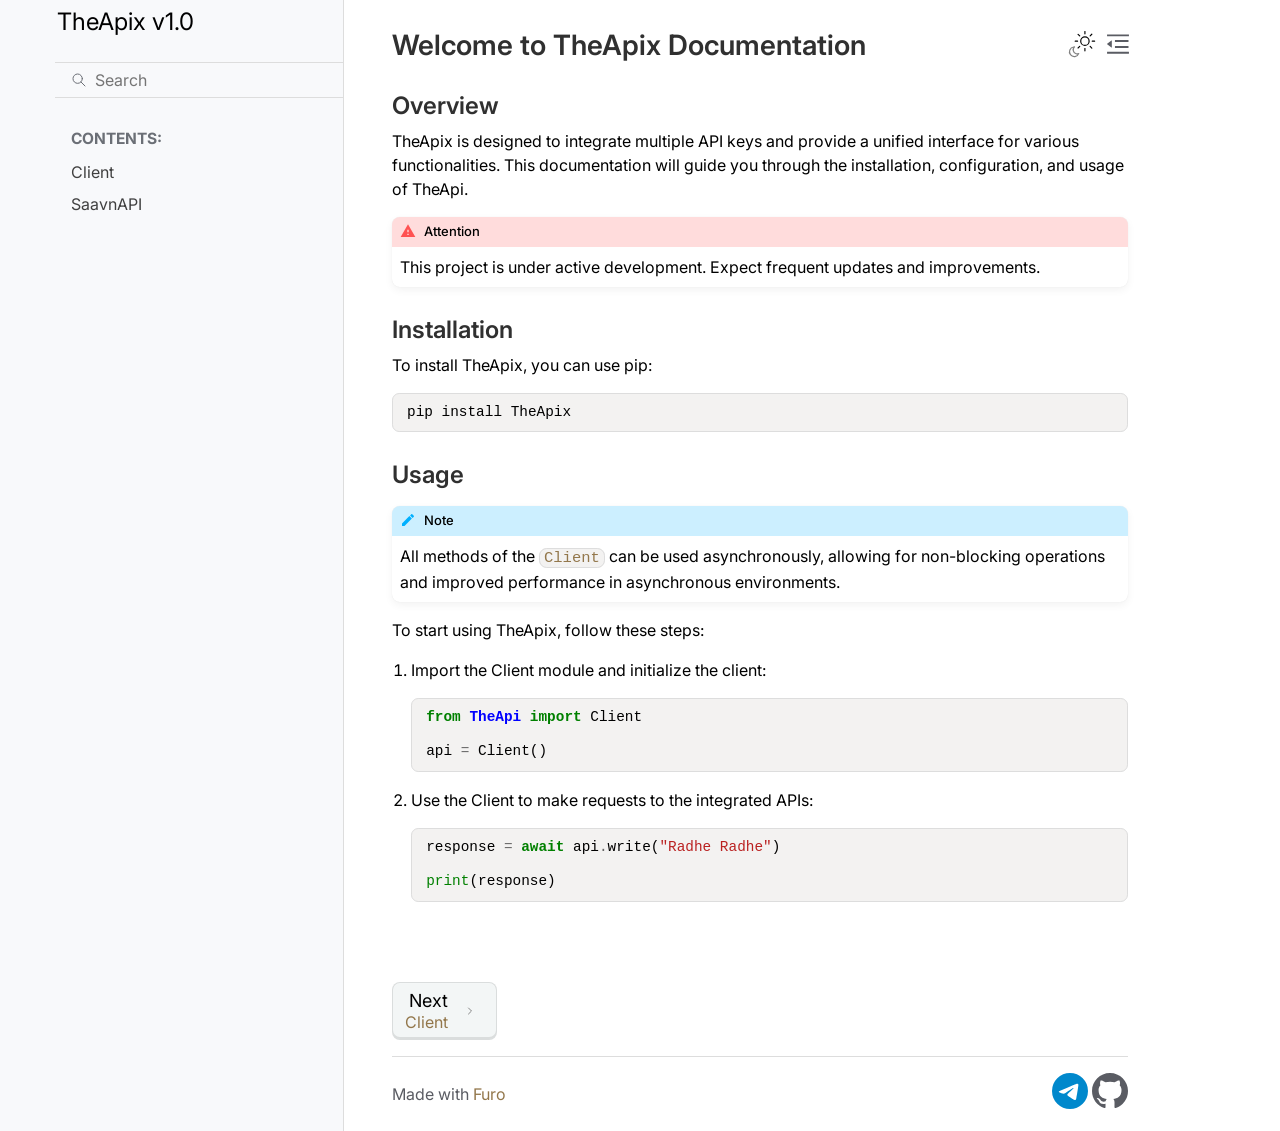
==== commit 493a0a99: "Deploy to gh-pages" ====
--- a/index.html
+++ b/index.html
@@ -11,7 +11,7 @@
     <link rel="stylesheet" type="text/css" href="_static/styles/furo.css?v=354aac6f" />
     <link rel="stylesheet" type="text/css" href="_static/copybutton.css?v=76b2166b" />
     <link rel="stylesheet" type="text/css" href="_static/styles/furo-extensions.css?v=302659d7" />
-    <link rel="stylesheet" type="text/css" href="_static/css/pyrogram.css?v=e73d5d78" />
+    <link rel="stylesheet" type="text/css" href="_static/css/pyrogram.css?v=d128529f" />
     
     
 
--- a/_static/css/pyrogram.css
+++ b/_static/css/pyrogram.css
@@ -39,9 +39,8 @@
     body:not([data-theme=light]) {
         --color-brand-primary: #bfbcb9;
         --color-brand-content: #b7a280;
-        --color-foreground-primary: #bfbcb9;
         --color-background-primary: #000000;
-        --color-background-secondary: #000000;
+        --color-background-secondary: #0d0d0d;
         --color-table-border: #707070;
         --color-guilabel-background: #1a1a1a;
         --color-guilabel-border: #2a2a2a;
@@ -55,8 +54,6 @@
         --color-carbon-ads-poweredby: #505050;
         --color-carbon-ads-background: #1a1a1a;
         --color-carbon-ads-border: #2a2a2a;
-        --color-pyrogram-text: #b9b9b9;
-        --color-support-pyrogram: #999999;
         --color-strong: #cfccc9;
         --color-green: green;
         --color-red: red;
@@ -139,7 +136,7 @@
     width: 21px;
 }
 
-.related-pages a {
+/* .related-pages a {
     font-size: var(--font-size--normal);
     background-color: var(--color-button);
     border-radius: var(--border-radius);
@@ -153,7 +150,49 @@
 
 .related-pages a.next-page {
     padding: 6px 10px;
-}
+} */
+.related-pages {
+    display: flex;
+    justify-content: space-between;
+    gap: 8px;
+    flex-wrap: wrap;
+    margin-top: 2rem;
+}
+
+.related-pages a {
+    display: flex;
+    align-items: center;
+    justify-content: space-between;
+    gap: 8px;
+
+    padding: 8px 12px;
+    max-width: 48%;
+
+    font-size: var(--font-size--normal);
+    background-color: var(--color-button);
+    border-radius: var(--border-radius);
+    border: 1px solid rgba(0, 0, 0, 0.1);
+    box-shadow:
+        inset 0 1px 2px -1px hsl(0deg 0% 100% / 50%),
+        inset 0 -2px 0 0 rgb(0 0 0 / 10%);
+
+    text-decoration: none;
+    transition: background 0.2s ease, border 0.2s ease;
+}
+
+.related-pages a:hover {
+    background-color: var(--color-button-hover, rgba(255,255,255,0.05));
+    border-color: rgba(255, 255, 255, 0.1);
+}
+
+.related-pages a.prev-page svg {
+    transform: rotate(180deg);
+}
+
+.related-pages a.next-page .page-info {
+    align-items: flex-end;
+}
+
 
 .page-info .context {
     font-size: 18px;
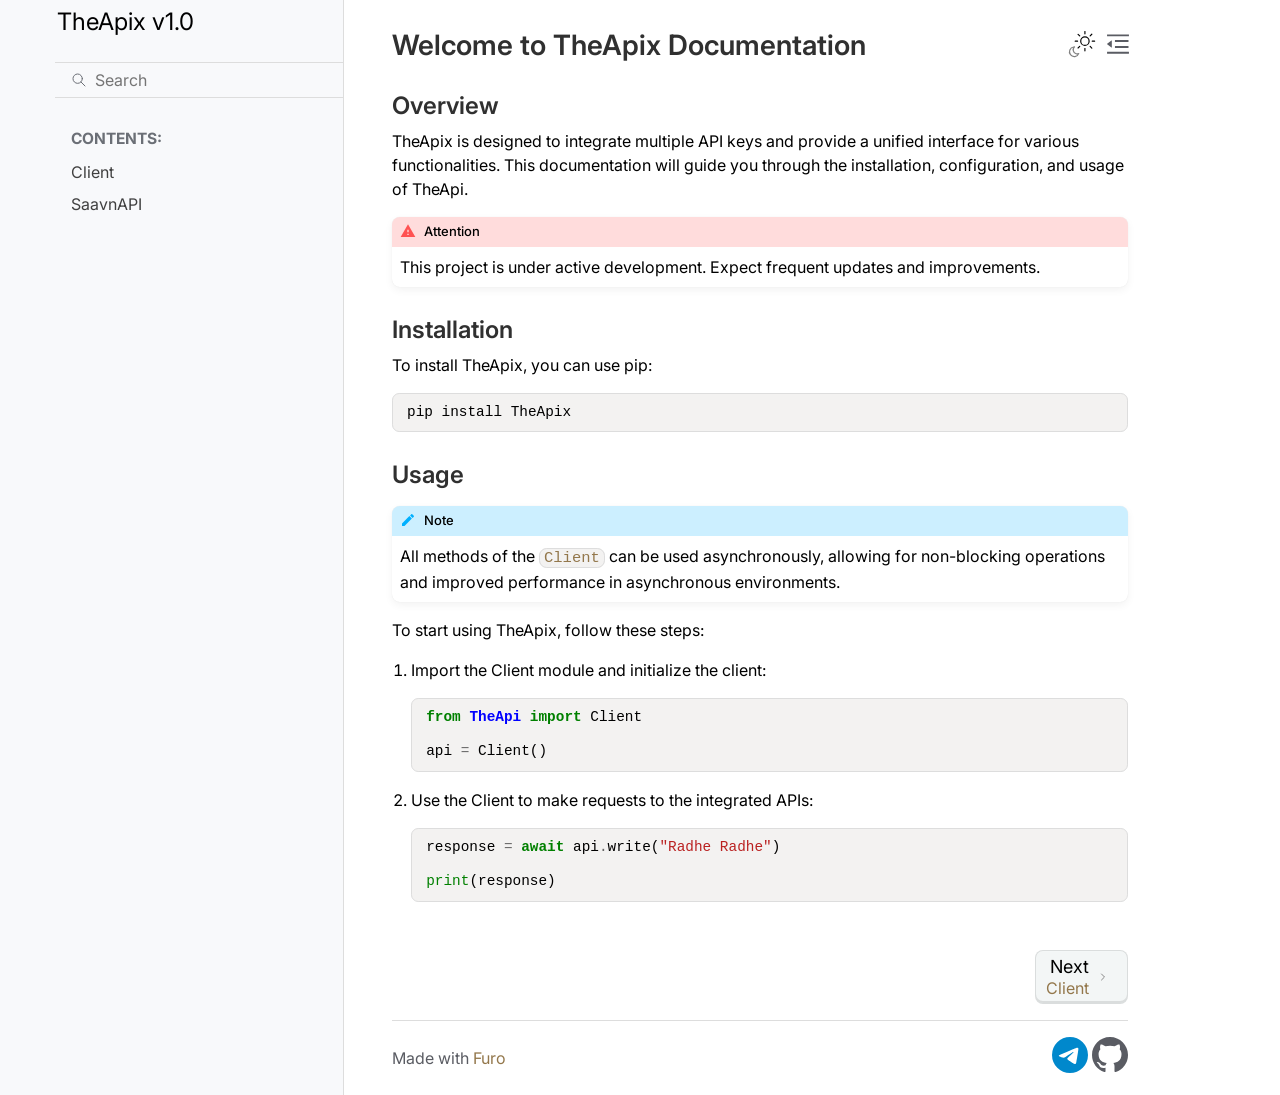
==== commit 83db1e8f: "Deploy to gh-pages" ====
--- a/index.html
+++ b/index.html
@@ -11,7 +11,7 @@
     <link rel="stylesheet" type="text/css" href="_static/styles/furo.css?v=354aac6f" />
     <link rel="stylesheet" type="text/css" href="_static/copybutton.css?v=76b2166b" />
     <link rel="stylesheet" type="text/css" href="_static/styles/furo-extensions.css?v=302659d7" />
-    <link rel="stylesheet" type="text/css" href="_static/css/pyrogram.css?v=d128529f" />
+    <link rel="stylesheet" type="text/css" href="_static/css/pyrogram.css?v=8137c5cf" />
     
     
 
--- a/_static/css/pyrogram.css
+++ b/_static/css/pyrogram.css
@@ -136,7 +136,7 @@
     width: 21px;
 }
 
-/* .related-pages a {
+ .related-pages a {
     font-size: var(--font-size--normal);
     background-color: var(--color-button);
     border-radius: var(--border-radius);
@@ -150,50 +150,7 @@
 
 .related-pages a.next-page {
     padding: 6px 10px;
-} */
-.related-pages {
-    display: flex;
-    justify-content: space-between;
-    gap: 8px;
-    flex-wrap: wrap;
-    margin-top: 2rem;
-}
-
-.related-pages a {
-    display: flex;
-    align-items: center;
-    justify-content: space-between;
-    gap: 8px;
-
-    padding: 8px 12px;
-    max-width: 48%;
-
-    font-size: var(--font-size--normal);
-    background-color: var(--color-button);
-    border-radius: var(--border-radius);
-    border: 1px solid rgba(0, 0, 0, 0.1);
-    box-shadow:
-        inset 0 1px 2px -1px hsl(0deg 0% 100% / 50%),
-        inset 0 -2px 0 0 rgb(0 0 0 / 10%);
-
-    text-decoration: none;
-    transition: background 0.2s ease, border 0.2s ease;
-}
-
-.related-pages a:hover {
-    background-color: var(--color-button-hover, rgba(255,255,255,0.05));
-    border-color: rgba(255, 255, 255, 0.1);
-}
-
-.related-pages a.prev-page svg {
-    transform: rotate(180deg);
-}
-
-.related-pages a.next-page .page-info {
-    align-items: flex-end;
-}
-
-
+}
 .page-info .context {
     font-size: 18px;
     color: var(--color-foreground-primary);
